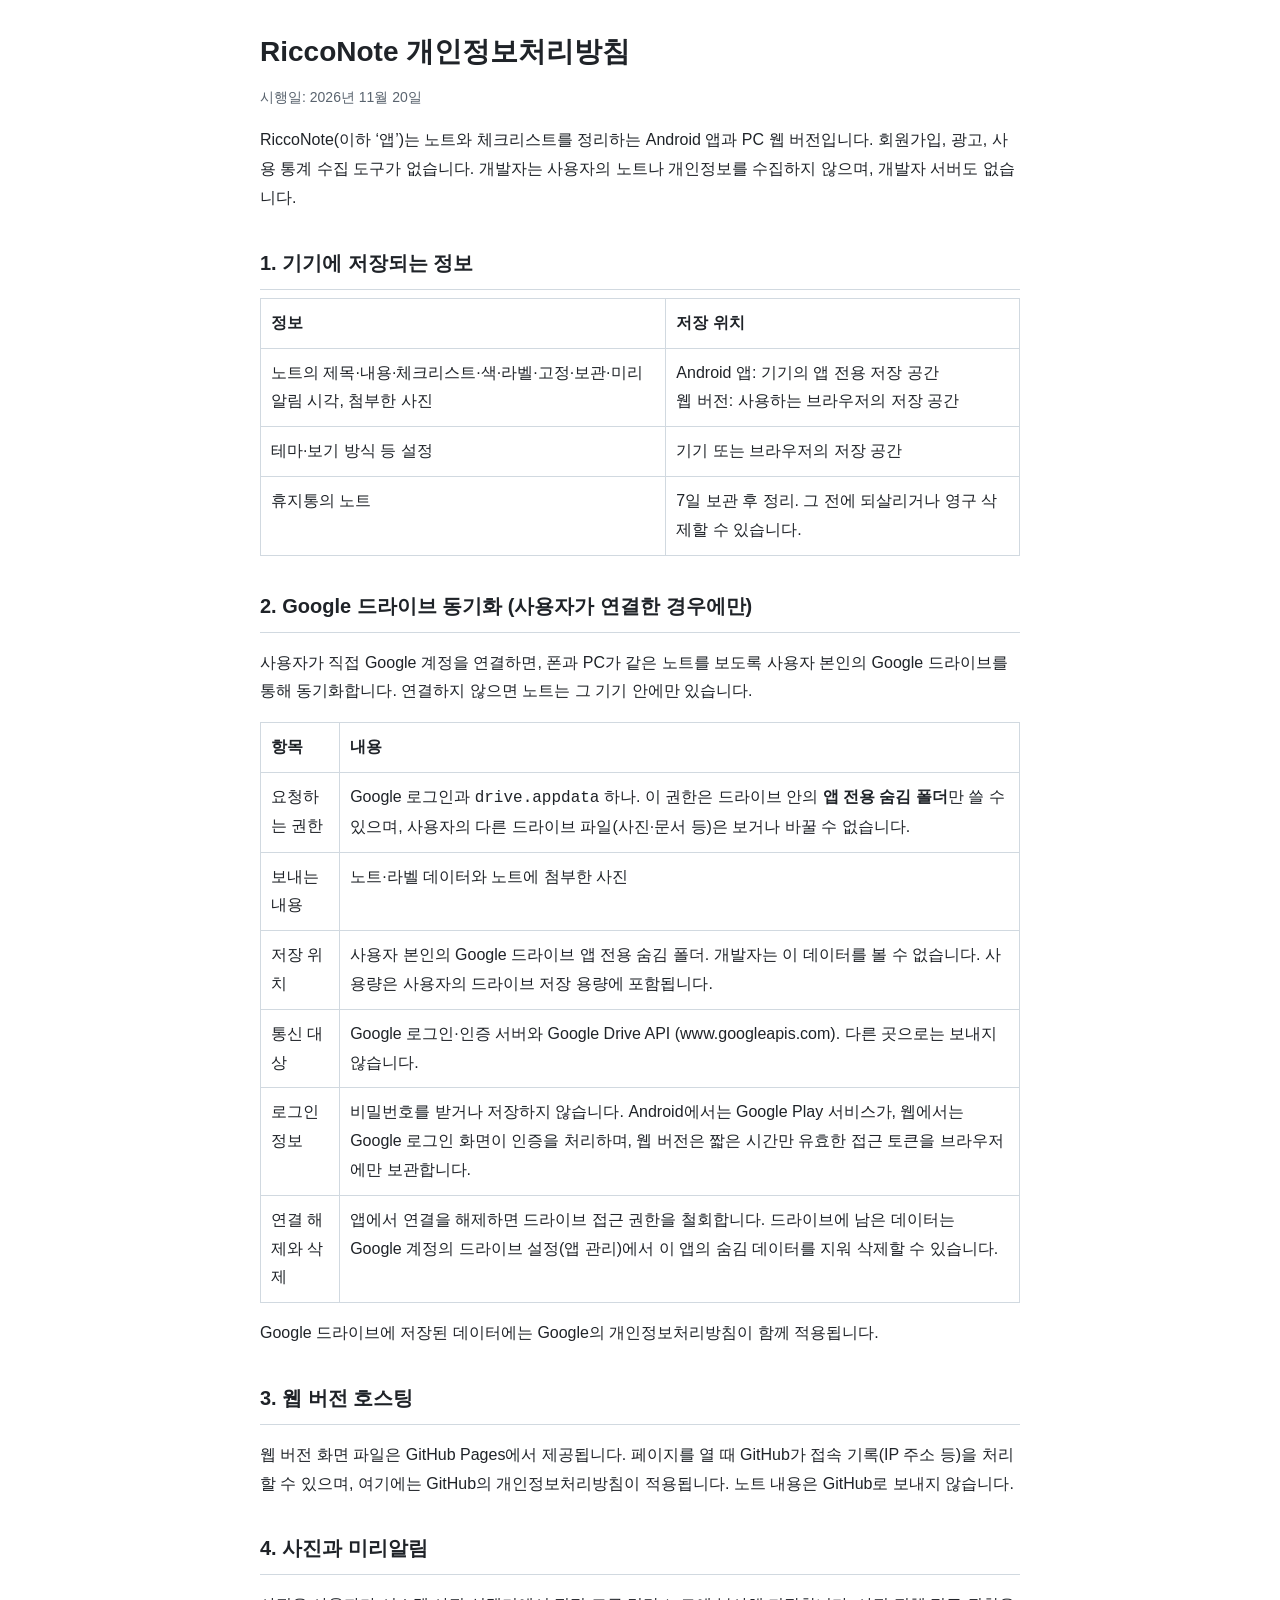
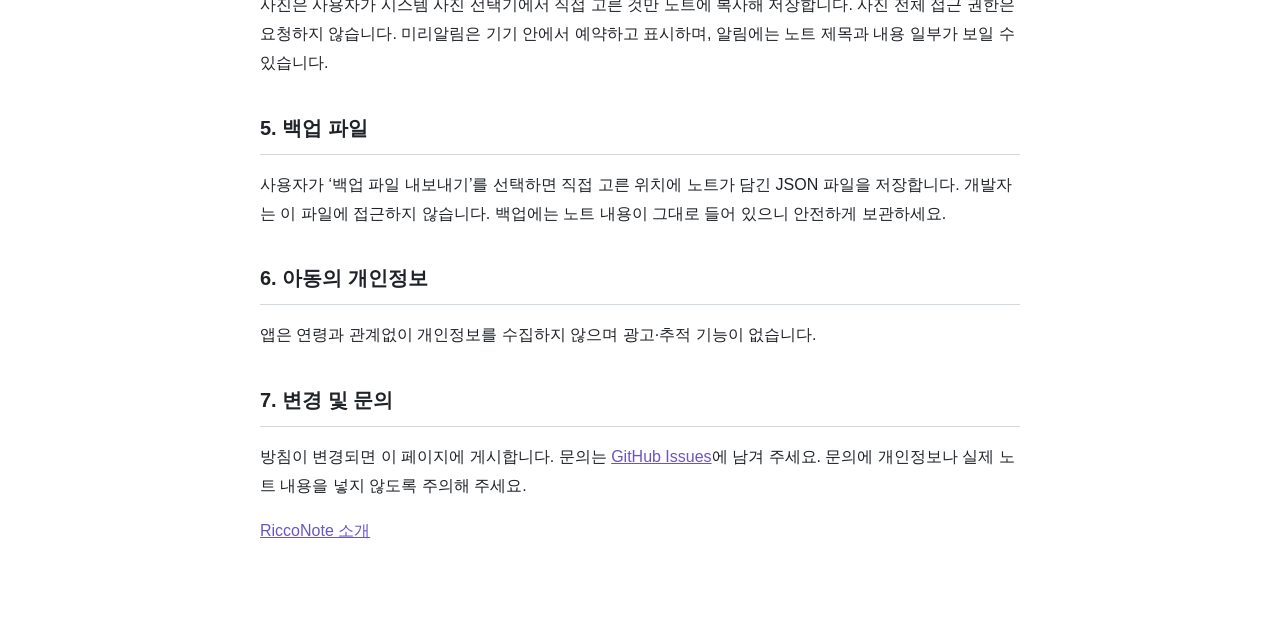
==== privacy.html @ 9566f3fb "소개 페이지와 개인정보처리방침" ====
<!doctype html>
<html lang="ko"><head><meta charset="utf-8"><meta name="viewport" content="width=device-width,initial-scale=1"><title>RiccoNote 개인정보처리방침</title><style>  :root { --bg:#ffffff; --fg:#1f2328; --muted:#59636e; --line:#d1d9e0; --accent:#6a55c2; }
  @media (prefers-color-scheme: dark) { :root { --bg:#0d1117; --fg:#e6edf3; --muted:#9198a1; --line:#3d444d; --accent:#b4a6f5; } }
  body { margin:0; background:var(--bg); color:var(--fg); font:16px/1.8 -apple-system,"Segoe UI","Malgun Gothic","Apple SD Gothic Neo",sans-serif; }
  main { max-width:760px; margin:0 auto; padding:32px 16px 64px; }
  h1 { font-size:28px; line-height:1.4; margin:0 0 8px; } h2 { font-size:20px; margin:32px 0 8px; border-bottom:1px solid var(--line); padding-bottom:8px; }
  .muted { color:var(--muted); font-size:14px; } a { color:var(--accent); } table { border-collapse:collapse; width:100%; }
  th,td { border:1px solid var(--line); padding:10px; text-align:left; vertical-align:top; } code { word-break:break-all; }</style></head><body><main><h1>RiccoNote 개인정보처리방침</h1>
<p class="muted">시행일: 2026년 11월 20일</p>
<p>RiccoNote(이하 ‘앱’)는 노트와 체크리스트를 정리하는 Android 앱과 PC 웹 버전입니다. 회원가입, 광고, 사용 통계 수집 도구가 없습니다. 개발자는 사용자의 노트나 개인정보를 수집하지 않으며, 개발자 서버도 없습니다.</p>
<h2>1. 기기에 저장되는 정보</h2>
<table><tr><th>정보</th><th>저장 위치</th></tr>
<tr><td>노트의 제목·내용·체크리스트·색·라벨·고정·보관·미리알림 시각, 첨부한 사진</td><td>Android 앱: 기기의 앱 전용 저장 공간<br>웹 버전: 사용하는 브라우저의 저장 공간</td></tr>
<tr><td>테마·보기 방식 등 설정</td><td>기기 또는 브라우저의 저장 공간</td></tr>
<tr><td>휴지통의 노트</td><td>7일 보관 후 정리. 그 전에 되살리거나 영구 삭제할 수 있습니다.</td></tr></table>
<h2>2. Google 드라이브 동기화 (사용자가 연결한 경우에만)</h2>
<p>사용자가 직접 Google 계정을 연결하면, 폰과 PC가 같은 노트를 보도록 사용자 본인의 Google 드라이브를 통해 동기화합니다. 연결하지 않으면 노트는 그 기기 안에만 있습니다.</p>
<table><tr><th>항목</th><th>내용</th></tr>
<tr><td>요청하는 권한</td><td>Google 로그인과 <code>drive.appdata</code> 하나. 이 권한은 드라이브 안의 <strong>앱 전용 숨김 폴더</strong>만 쓸 수 있으며, 사용자의 다른 드라이브 파일(사진·문서 등)은 보거나 바꿀 수 없습니다.</td></tr>
<tr><td>보내는 내용</td><td>노트·라벨 데이터와 노트에 첨부한 사진</td></tr>
<tr><td>저장 위치</td><td>사용자 본인의 Google 드라이브 앱 전용 숨김 폴더. 개발자는 이 데이터를 볼 수 없습니다. 사용량은 사용자의 드라이브 저장 용량에 포함됩니다.</td></tr>
<tr><td>통신 대상</td><td>Google 로그인·인증 서버와 Google Drive API (www.googleapis.com). 다른 곳으로는 보내지 않습니다.</td></tr>
<tr><td>로그인 정보</td><td>비밀번호를 받거나 저장하지 않습니다. Android에서는 Google Play 서비스가, 웹에서는 Google 로그인 화면이 인증을 처리하며, 웹 버전은 짧은 시간만 유효한 접근 토큰을 브라우저에만 보관합니다.</td></tr>
<tr><td>연결 해제와 삭제</td><td>앱에서 연결을 해제하면 드라이브 접근 권한을 철회합니다. 드라이브에 남은 데이터는 Google 계정의 드라이브 설정(앱 관리)에서 이 앱의 숨김 데이터를 지워 삭제할 수 있습니다.</td></tr></table>
<p>Google 드라이브에 저장된 데이터에는 Google의 개인정보처리방침이 함께 적용됩니다.</p>
<h2>3. 웹 버전 호스팅</h2>
<p>웹 버전 화면 파일은 GitHub Pages에서 제공됩니다. 페이지를 열 때 GitHub가 접속 기록(IP 주소 등)을 처리할 수 있으며, 여기에는 GitHub의 개인정보처리방침이 적용됩니다. 노트 내용은 GitHub로 보내지 않습니다.</p>
<h2>4. 사진과 미리알림</h2>
<p>사진은 사용자가 시스템 사진 선택기에서 직접 고른 것만 노트에 복사해 저장합니다. 사진 전체 접근 권한은 요청하지 않습니다. 미리알림은 기기 안에서 예약하고 표시하며, 알림에는 노트 제목과 내용 일부가 보일 수 있습니다.</p>
<h2>5. 백업 파일</h2>
<p>사용자가 ‘백업 파일 내보내기’를 선택하면 직접 고른 위치에 노트가 담긴 JSON 파일을 저장합니다. 개발자는 이 파일에 접근하지 않습니다. 백업에는 노트 내용이 그대로 들어 있으니 안전하게 보관하세요.</p>
<h2>6. 아동의 개인정보</h2>
<p>앱은 연령과 관계없이 개인정보를 수집하지 않으며 광고·추적 기능이 없습니다.</p>
<h2>7. 변경 및 문의</h2>
<p>방침이 변경되면 이 페이지에 게시합니다. 문의는 <a href="https://github.com/pjh3152/RiccoNote-web/issues">GitHub Issues</a>에 남겨 주세요. 문의에 개인정보나 실제 노트 내용을 넣지 않도록 주의해 주세요.</p>
<p><a href="./">RiccoNote 소개</a></p></main></body></html>
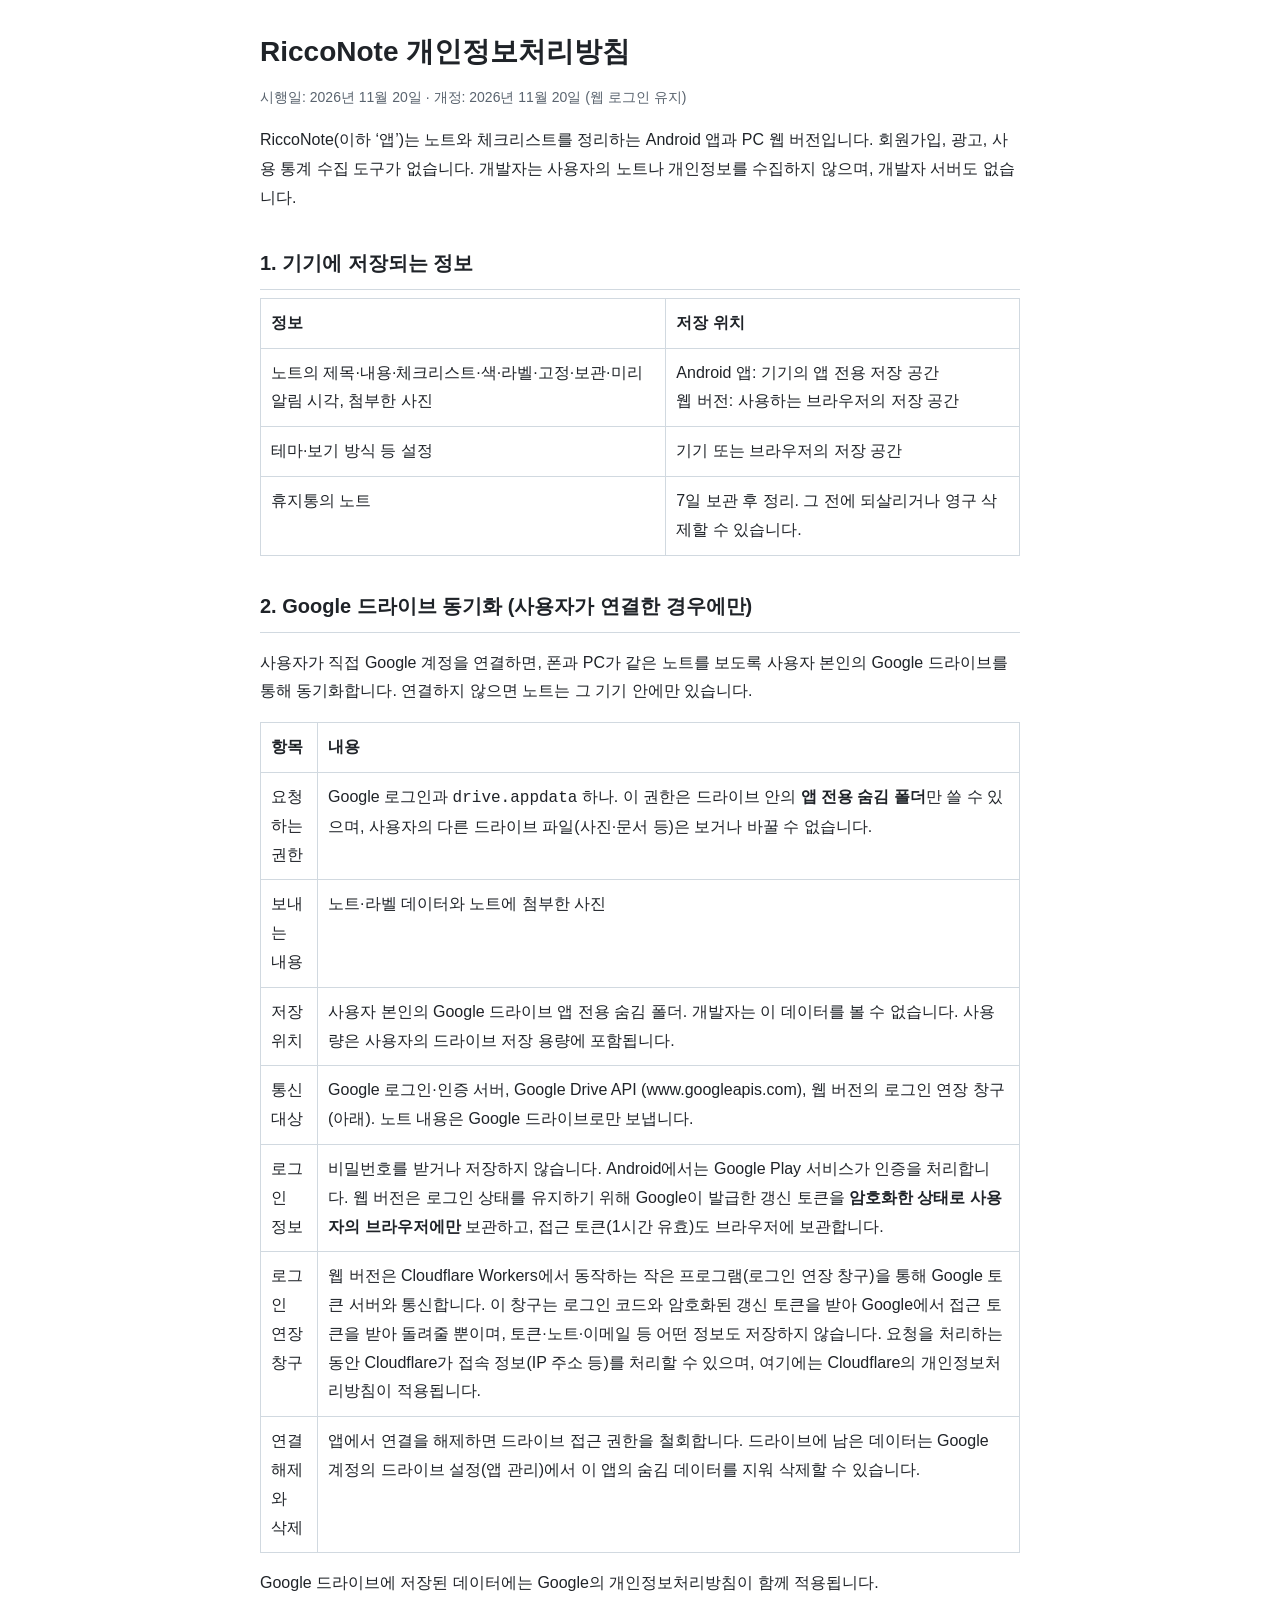
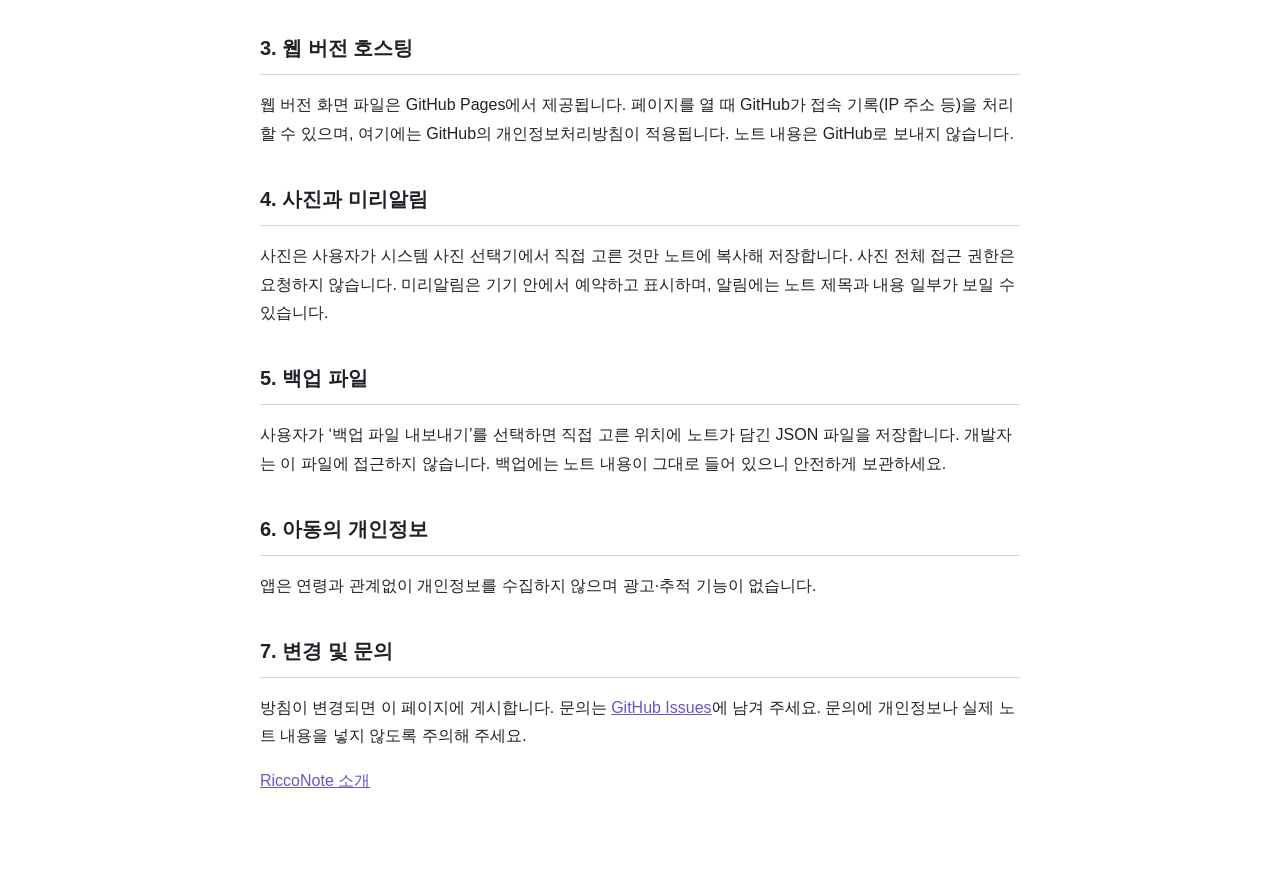
==== commit 20bc5236: "웹 로그인 연장 창구 연결" ====
--- a/privacy.html
+++ b/privacy.html
@@ -6,7 +6,7 @@
   h1 { font-size:28px; line-height:1.4; margin:0 0 8px; } h2 { font-size:20px; margin:32px 0 8px; border-bottom:1px solid var(--line); padding-bottom:8px; }
   .muted { color:var(--muted); font-size:14px; } a { color:var(--accent); } table { border-collapse:collapse; width:100%; }
   th,td { border:1px solid var(--line); padding:10px; text-align:left; vertical-align:top; } code { word-break:break-all; }</style></head><body><main><h1>RiccoNote 개인정보처리방침</h1>
-<p class="muted">시행일: 2026년 11월 20일</p>
+<p class="muted">시행일: 2026년 11월 20일 · 개정: 2026년 11월 20일 (웹 로그인 유지)</p>
 <p>RiccoNote(이하 ‘앱’)는 노트와 체크리스트를 정리하는 Android 앱과 PC 웹 버전입니다. 회원가입, 광고, 사용 통계 수집 도구가 없습니다. 개발자는 사용자의 노트나 개인정보를 수집하지 않으며, 개발자 서버도 없습니다.</p>
 <h2>1. 기기에 저장되는 정보</h2>
 <table><tr><th>정보</th><th>저장 위치</th></tr>
@@ -19,8 +19,9 @@
 <tr><td>요청하는 권한</td><td>Google 로그인과 <code>drive.appdata</code> 하나. 이 권한은 드라이브 안의 <strong>앱 전용 숨김 폴더</strong>만 쓸 수 있으며, 사용자의 다른 드라이브 파일(사진·문서 등)은 보거나 바꿀 수 없습니다.</td></tr>
 <tr><td>보내는 내용</td><td>노트·라벨 데이터와 노트에 첨부한 사진</td></tr>
 <tr><td>저장 위치</td><td>사용자 본인의 Google 드라이브 앱 전용 숨김 폴더. 개발자는 이 데이터를 볼 수 없습니다. 사용량은 사용자의 드라이브 저장 용량에 포함됩니다.</td></tr>
-<tr><td>통신 대상</td><td>Google 로그인·인증 서버와 Google Drive API (www.googleapis.com). 다른 곳으로는 보내지 않습니다.</td></tr>
-<tr><td>로그인 정보</td><td>비밀번호를 받거나 저장하지 않습니다. Android에서는 Google Play 서비스가, 웹에서는 Google 로그인 화면이 인증을 처리하며, 웹 버전은 짧은 시간만 유효한 접근 토큰을 브라우저에만 보관합니다.</td></tr>
+<tr><td>통신 대상</td><td>Google 로그인·인증 서버, Google Drive API (www.googleapis.com), 웹 버전의 로그인 연장 창구(아래). 노트 내용은 Google 드라이브로만 보냅니다.</td></tr>
+<tr><td>로그인 정보</td><td>비밀번호를 받거나 저장하지 않습니다. Android에서는 Google Play 서비스가 인증을 처리합니다. 웹 버전은 로그인 상태를 유지하기 위해 Google이 발급한 갱신 토큰을 <strong>암호화한 상태로 사용자의 브라우저에만</strong> 보관하고, 접근 토큰(1시간 유효)도 브라우저에 보관합니다.</td></tr>
+<tr><td>로그인 연장 창구</td><td>웹 버전은 Cloudflare Workers에서 동작하는 작은 프로그램(로그인 연장 창구)을 통해 Google 토큰 서버와 통신합니다. 이 창구는 로그인 코드와 암호화된 갱신 토큰을 받아 Google에서 접근 토큰을 받아 돌려줄 뿐이며, 토큰·노트·이메일 등 어떤 정보도 저장하지 않습니다. 요청을 처리하는 동안 Cloudflare가 접속 정보(IP 주소 등)를 처리할 수 있으며, 여기에는 Cloudflare의 개인정보처리방침이 적용됩니다.</td></tr>
 <tr><td>연결 해제와 삭제</td><td>앱에서 연결을 해제하면 드라이브 접근 권한을 철회합니다. 드라이브에 남은 데이터는 Google 계정의 드라이브 설정(앱 관리)에서 이 앱의 숨김 데이터를 지워 삭제할 수 있습니다.</td></tr></table>
 <p>Google 드라이브에 저장된 데이터에는 Google의 개인정보처리방침이 함께 적용됩니다.</p>
 <h2>3. 웹 버전 호스팅</h2>
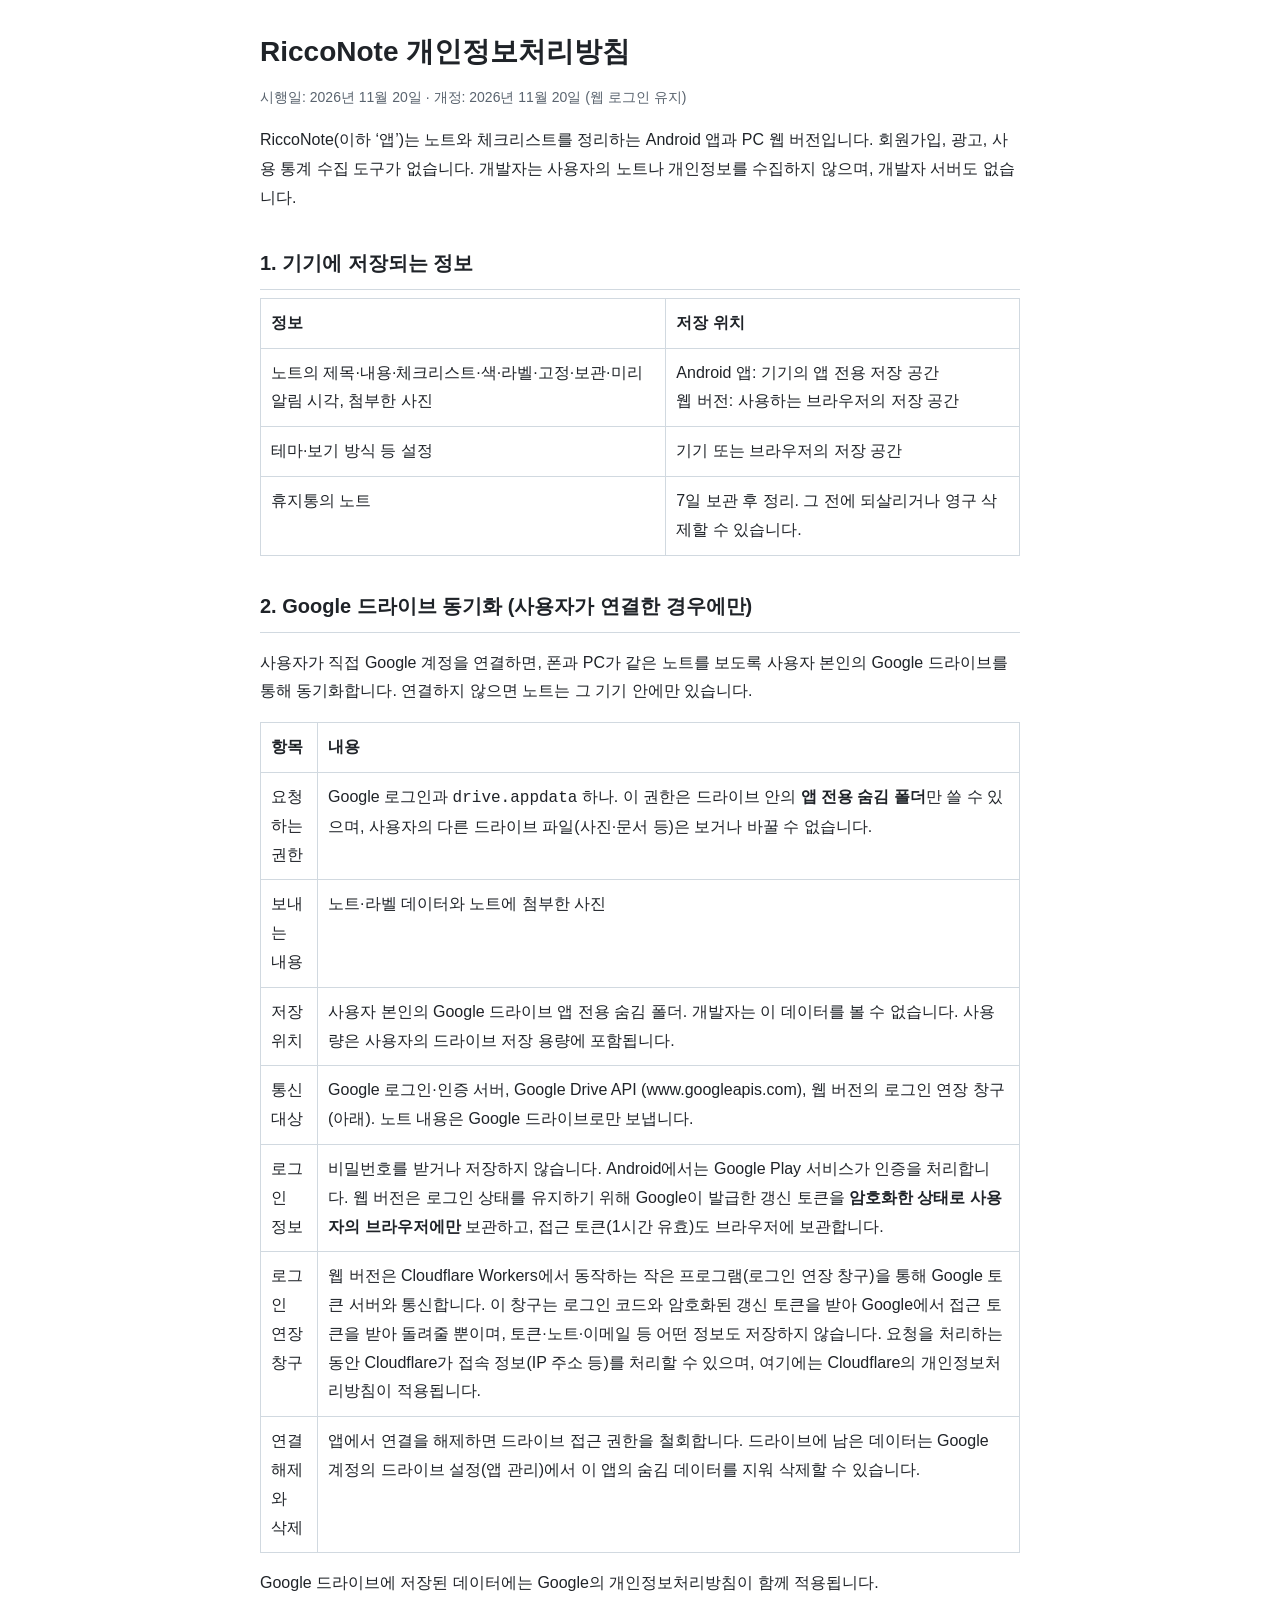
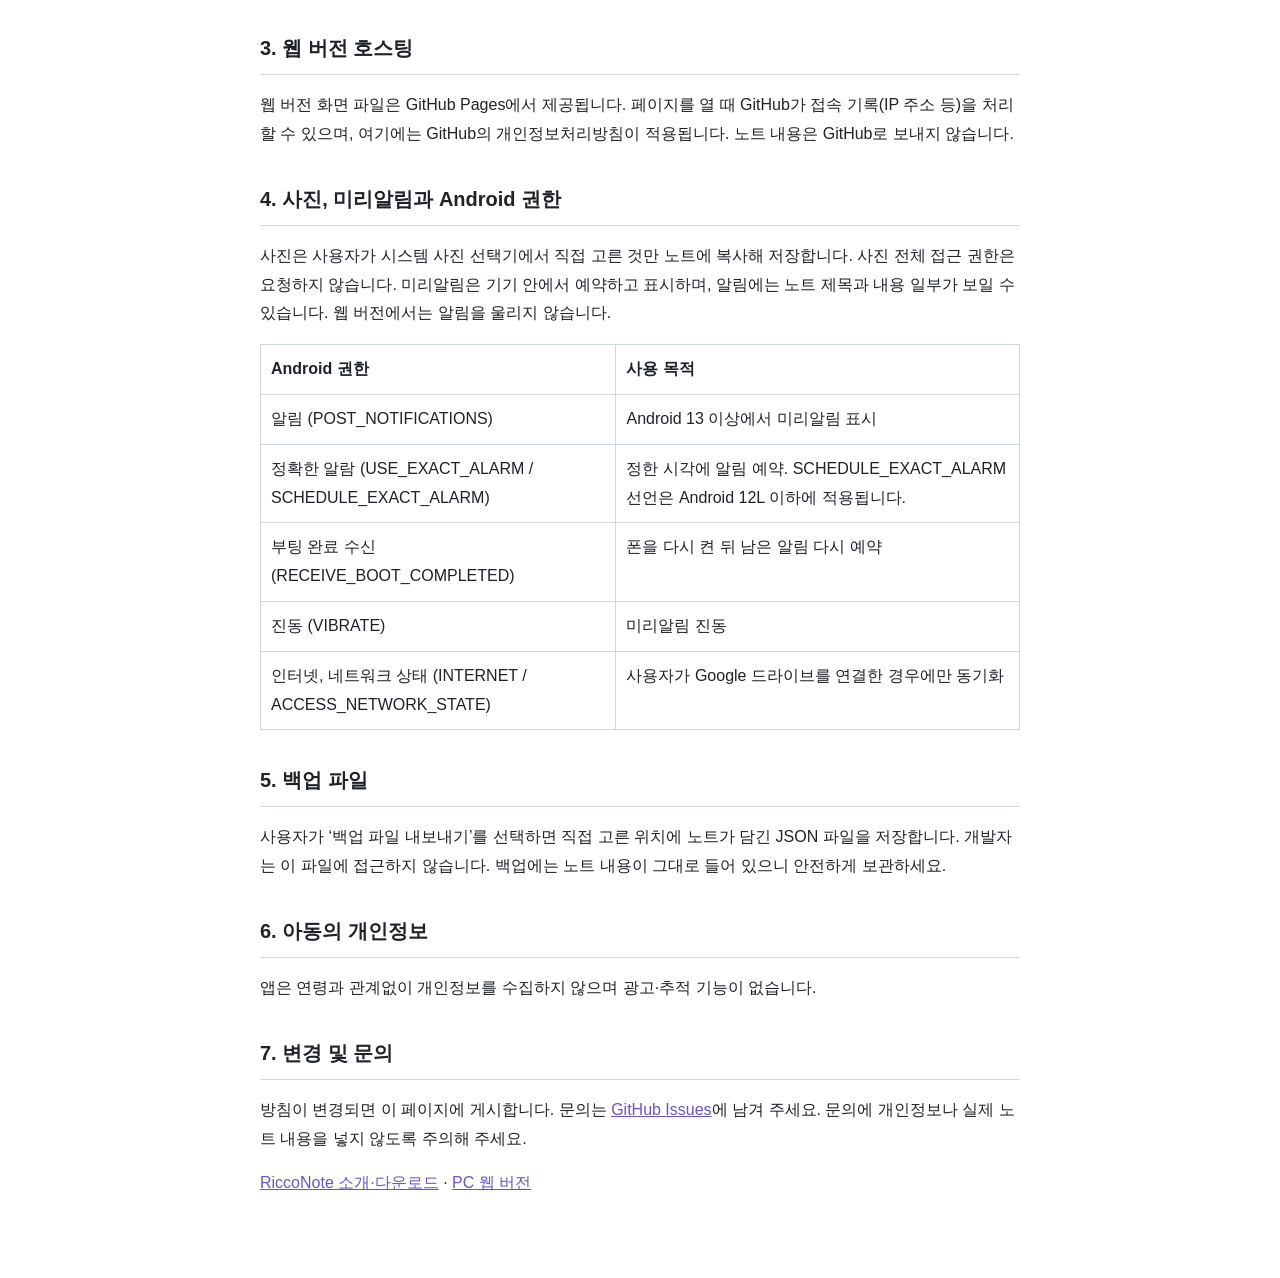
==== commit 5cb58290: "웹 개인정보처리방침 정리" ====
--- a/privacy.html
+++ b/privacy.html
@@ -26,12 +26,18 @@
 <p>Google 드라이브에 저장된 데이터에는 Google의 개인정보처리방침이 함께 적용됩니다.</p>
 <h2>3. 웹 버전 호스팅</h2>
 <p>웹 버전 화면 파일은 GitHub Pages에서 제공됩니다. 페이지를 열 때 GitHub가 접속 기록(IP 주소 등)을 처리할 수 있으며, 여기에는 GitHub의 개인정보처리방침이 적용됩니다. 노트 내용은 GitHub로 보내지 않습니다.</p>
-<h2>4. 사진과 미리알림</h2>
-<p>사진은 사용자가 시스템 사진 선택기에서 직접 고른 것만 노트에 복사해 저장합니다. 사진 전체 접근 권한은 요청하지 않습니다. 미리알림은 기기 안에서 예약하고 표시하며, 알림에는 노트 제목과 내용 일부가 보일 수 있습니다.</p>
+<h2>4. 사진, 미리알림과 Android 권한</h2>
+<p>사진은 사용자가 시스템 사진 선택기에서 직접 고른 것만 노트에 복사해 저장합니다. 사진 전체 접근 권한은 요청하지 않습니다. 미리알림은 기기 안에서 예약하고 표시하며, 알림에는 노트 제목과 내용 일부가 보일 수 있습니다. 웹 버전에서는 알림을 울리지 않습니다.</p>
+<table><tr><th>Android 권한</th><th>사용 목적</th></tr>
+<tr><td>알림 (POST_NOTIFICATIONS)</td><td>Android 13 이상에서 미리알림 표시</td></tr>
+<tr><td>정확한 알람 (USE_EXACT_ALARM / SCHEDULE_EXACT_ALARM)</td><td>정한 시각에 알림 예약. SCHEDULE_EXACT_ALARM 선언은 Android 12L 이하에 적용됩니다.</td></tr>
+<tr><td>부팅 완료 수신 (RECEIVE_BOOT_COMPLETED)</td><td>폰을 다시 켠 뒤 남은 알림 다시 예약</td></tr>
+<tr><td>진동 (VIBRATE)</td><td>미리알림 진동</td></tr>
+<tr><td>인터넷, 네트워크 상태 (INTERNET / ACCESS_NETWORK_STATE)</td><td>사용자가 Google 드라이브를 연결한 경우에만 동기화</td></tr></table>
 <h2>5. 백업 파일</h2>
 <p>사용자가 ‘백업 파일 내보내기’를 선택하면 직접 고른 위치에 노트가 담긴 JSON 파일을 저장합니다. 개발자는 이 파일에 접근하지 않습니다. 백업에는 노트 내용이 그대로 들어 있으니 안전하게 보관하세요.</p>
 <h2>6. 아동의 개인정보</h2>
 <p>앱은 연령과 관계없이 개인정보를 수집하지 않으며 광고·추적 기능이 없습니다.</p>
 <h2>7. 변경 및 문의</h2>
-<p>방침이 변경되면 이 페이지에 게시합니다. 문의는 <a href="https://github.com/pjh3152/RiccoNote-web/issues">GitHub Issues</a>에 남겨 주세요. 문의에 개인정보나 실제 노트 내용을 넣지 않도록 주의해 주세요.</p>
-<p><a href="./">RiccoNote 소개</a></p></main></body></html>
+<p>방침이 변경되면 이 페이지에 게시합니다. 문의는 <a href="https://github.com/pjh3152/RiccoNote-app/issues">GitHub Issues</a>에 남겨 주세요. 문의에 개인정보나 실제 노트 내용을 넣지 않도록 주의해 주세요.</p>
+<p><a href="https://pjh3152.github.io/RiccoNote-app/">RiccoNote 소개·다운로드</a> · <a href="https://pjh3152.github.io/RiccoNote-web/">PC 웹 버전</a></p></main></body></html>
